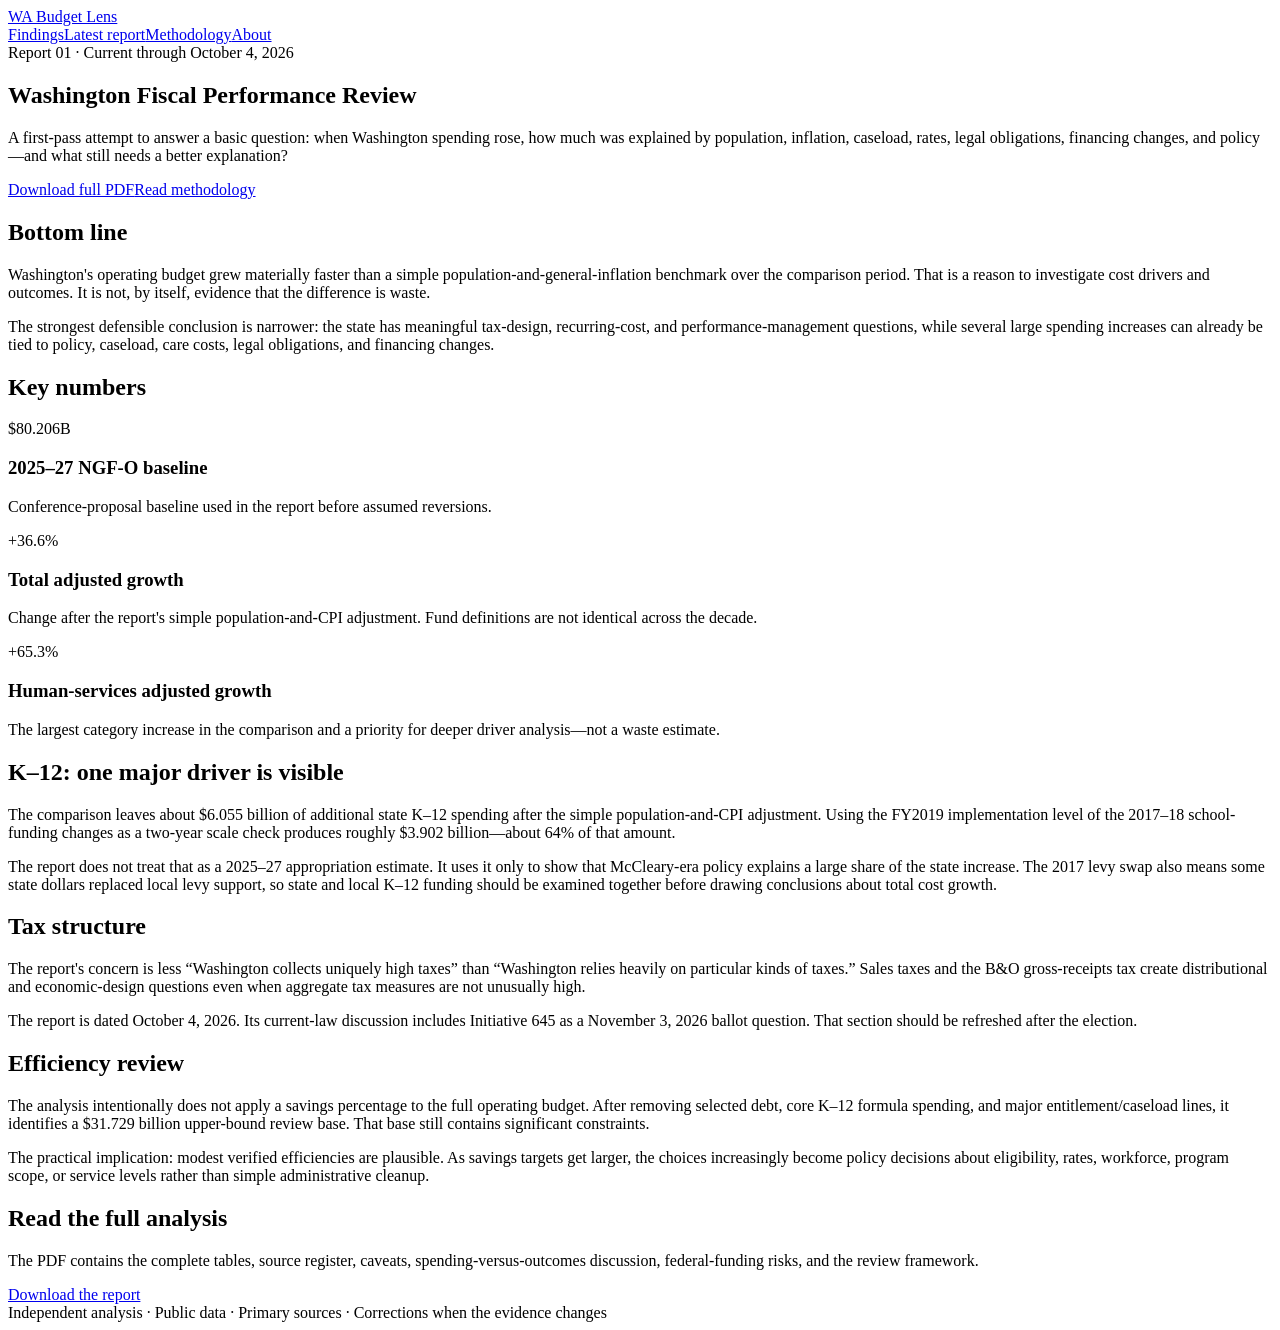
==== index.html @ 171e2413 "Add files via upload" ====
<!doctype html>
<html lang="en">
<head>
  <meta charset="utf-8"><meta name="viewport" content="width=device-width,initial-scale=1">
  <title>Washington Fiscal Performance Review · WA Budget Lens</title>
  <meta name="description" content="Independent review of Washington state budget growth, taxes, K-12 financing, program performance, and fiscal risk.">
  <link rel="stylesheet" href="../../assets/style.css">
</head>
<body>
<header class="site-header"><div class="wrap nav"><a class="brand" href="../../">WA Budget Lens</a><nav class="nav-links"><a href="../../#findings">Findings</a><a href="./">Latest report</a><a href="../../methodology.html">Methodology</a><a href="../../about.html">About</a></nav></div></header>
<main>
<section class="hero"><div class="wrap"><div class="kicker">Report 01 · Current through October 4, 2026</div><h1>Washington Fiscal Performance Review</h1><p class="lede">A first-pass attempt to answer a basic question: when Washington spending rose, how much was explained by population, inflation, caseload, rates, legal obligations, financing changes, and policy—and what still needs a better explanation?</p><div class="actions"><a class="button primary" href="Washington_Fiscal_Performance_Review_Public_Edition.pdf">Download full PDF</a><a class="button secondary" href="../../methodology.html">Read methodology</a></div></div></section>
<section><div class="wrap"><h2>Bottom line</h2><p>Washington's operating budget grew materially faster than a simple population-and-general-inflation benchmark over the comparison period. That is a reason to investigate cost drivers and outcomes. It is not, by itself, evidence that the difference is waste.</p><p>The strongest defensible conclusion is narrower: the state has meaningful tax-design, recurring-cost, and performance-management questions, while several large spending increases can already be tied to policy, caseload, care costs, legal obligations, and financing changes.</p></div></section>
<section><div class="wrap"><h2>Key numbers</h2><div class="grid"><div class="card"><div class="metric">$80.206B</div><h3>2025–27 NGF-O baseline</h3><p>Conference-proposal baseline used in the report before assumed reversions.</p></div><div class="card"><div class="metric">+36.6%</div><h3>Total adjusted growth</h3><p>Change after the report's simple population-and-CPI adjustment. Fund definitions are not identical across the decade.</p></div><div class="card"><div class="metric">+65.3%</div><h3>Human-services adjusted growth</h3><p>The largest category increase in the comparison and a priority for deeper driver analysis—not a waste estimate.</p></div></div></div></section>
<section><div class="wrap"><h2>K–12: one major driver is visible</h2><p>The comparison leaves about $6.055 billion of additional state K–12 spending after the simple population-and-CPI adjustment. Using the FY2019 implementation level of the 2017–18 school-funding changes as a two-year scale check produces roughly $3.902 billion—about 64% of that amount.</p><p>The report does not treat that as a 2025–27 appropriation estimate. It uses it only to show that McCleary-era policy explains a large share of the state increase. The 2017 levy swap also means some state dollars replaced local levy support, so state and local K–12 funding should be examined together before drawing conclusions about total cost growth.</p></div></section>
<section><div class="wrap"><h2>Tax structure</h2><p>The report's concern is less “Washington collects uniquely high taxes” than “Washington relies heavily on particular kinds of taxes.” Sales taxes and the B&O gross-receipts tax create distributional and economic-design questions even when aggregate tax measures are not unusually high.</p><div class="note">The report is dated October 4, 2026. Its current-law discussion includes Initiative 645 as a November 3, 2026 ballot question. That section should be refreshed after the election.</div></div></section>
<section><div class="wrap"><h2>Efficiency review</h2><p>The analysis intentionally does not apply a savings percentage to the full operating budget. After removing selected debt, core K–12 formula spending, and major entitlement/caseload lines, it identifies a $31.729 billion upper-bound review base. That base still contains significant constraints.</p><p>The practical implication: modest verified efficiencies are plausible. As savings targets get larger, the choices increasingly become policy decisions about eligibility, rates, workforce, program scope, or service levels rather than simple administrative cleanup.</p></div></section>
<section><div class="wrap"><h2>Read the full analysis</h2><p>The PDF contains the complete tables, source register, caveats, spending-versus-outcomes discussion, federal-funding risks, and the review framework.</p><a class="button primary" href="Washington_Fiscal_Performance_Review_Public_Edition.pdf">Download the report</a></div></section>
</main>
<footer class="footer"><div class="wrap">Independent analysis · Public data · Primary sources · Corrections when the evidence changes</div></footer>
</body></html>
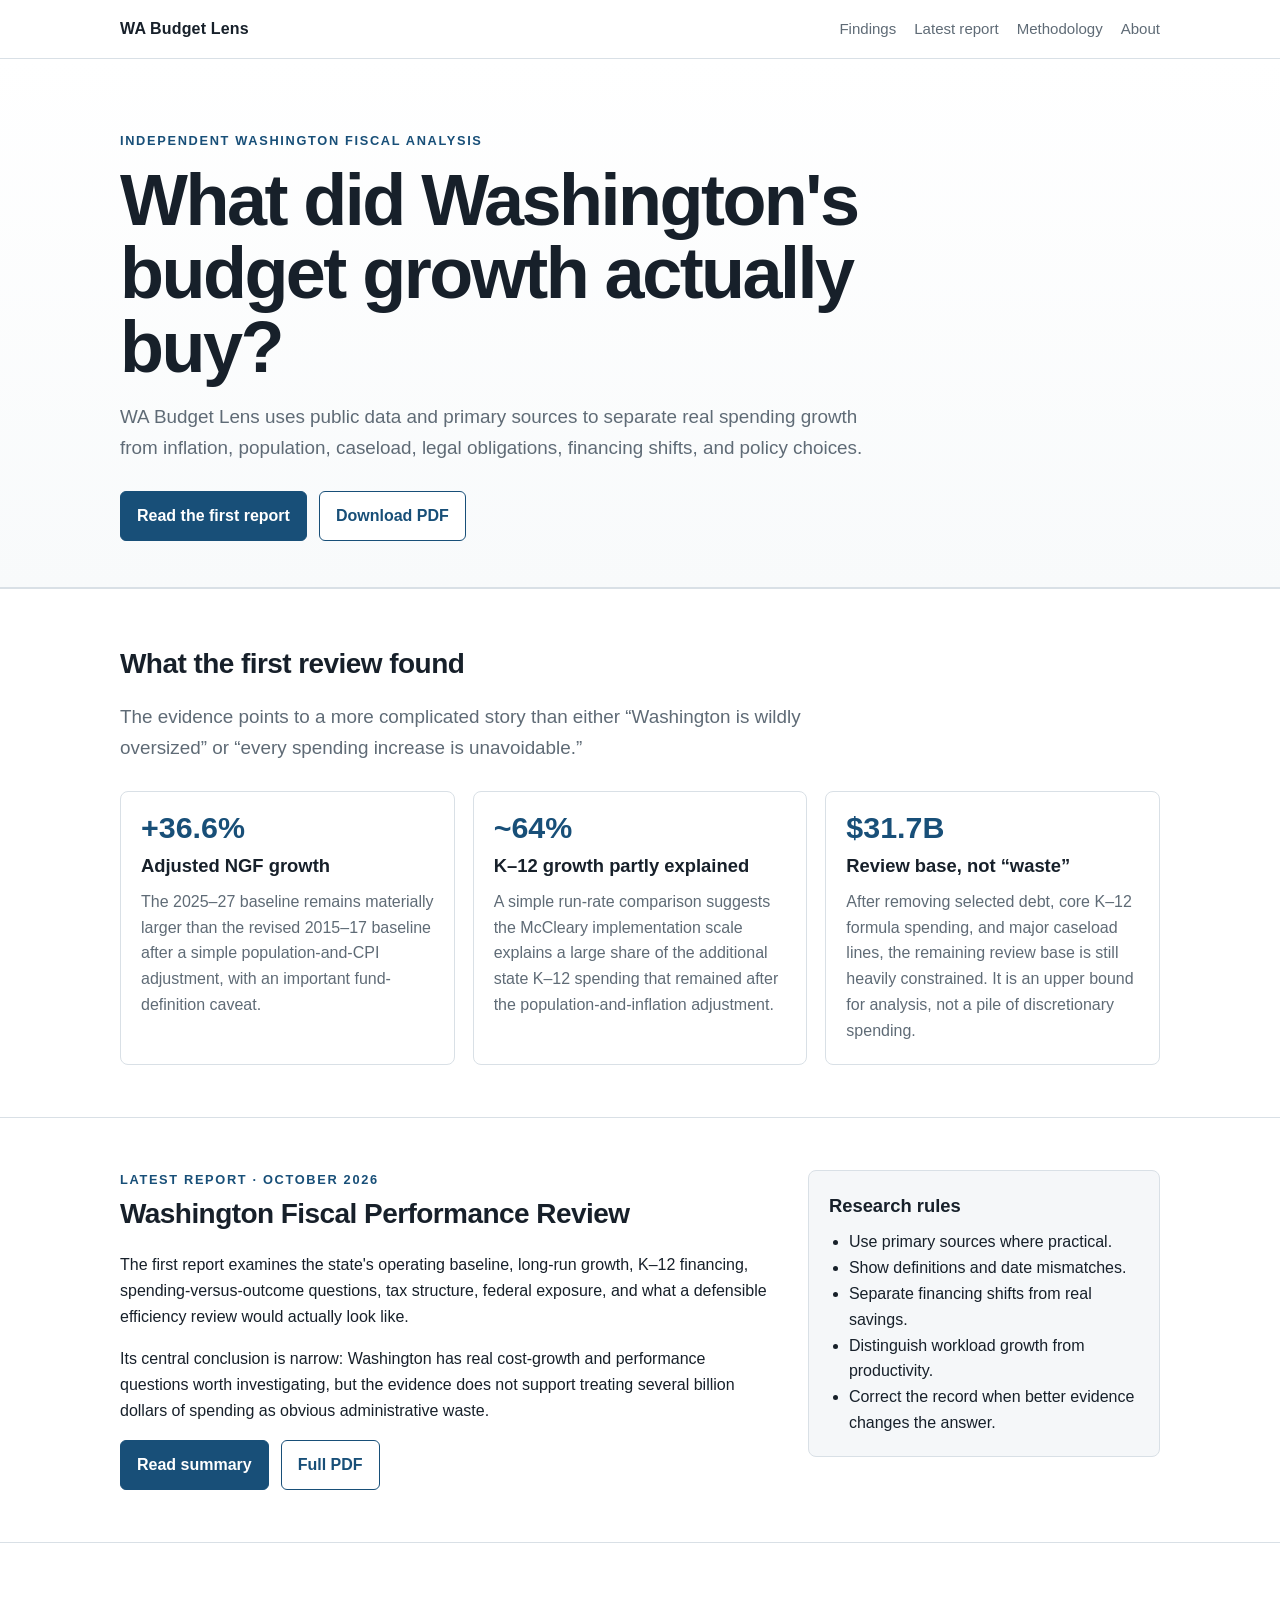
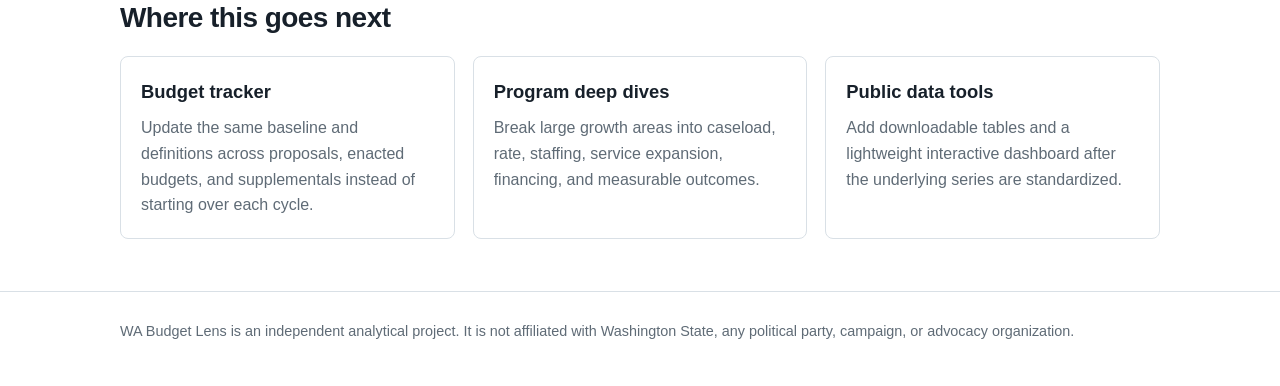
==== commit 5dc5846b: "Add files via upload" ====
--- a/index.html
+++ b/index.html
@@ -1,21 +1,99 @@
 <!doctype html>
 <html lang="en">
 <head>
-  <meta charset="utf-8"><meta name="viewport" content="width=device-width,initial-scale=1">
-  <title>Washington Fiscal Performance Review · WA Budget Lens</title>
-  <meta name="description" content="Independent review of Washington state budget growth, taxes, K-12 financing, program performance, and fiscal risk.">
-  <link rel="stylesheet" href="../../assets/style.css">
+  <meta charset="utf-8">
+  <meta name="viewport" content="width=device-width,initial-scale=1">
+  <title>WA Budget Lens</title>
+  <meta name="description" content="Independent analysis of Washington state spending, taxes, and government performance using public data and primary sources.">
+  <link rel="stylesheet" href="style.css">
 </head>
 <body>
-<header class="site-header"><div class="wrap nav"><a class="brand" href="../../">WA Budget Lens</a><nav class="nav-links"><a href="../../#findings">Findings</a><a href="./">Latest report</a><a href="../../methodology.html">Methodology</a><a href="../../about.html">About</a></nav></div></header>
+<header class="site-header">
+  <div class="wrap nav">
+    <a class="brand" href="./">WA Budget Lens</a>
+    <nav class="nav-links" aria-label="Primary">
+      <a href="#findings">Findings</a>
+      <a href="report.html">Latest report</a>
+      <a href="methodology.html">Methodology</a>
+      <a href="about.html">About</a>
+    </nav>
+  </div>
+</header>
 <main>
-<section class="hero"><div class="wrap"><div class="kicker">Report 01 · Current through October 4, 2026</div><h1>Washington Fiscal Performance Review</h1><p class="lede">A first-pass attempt to answer a basic question: when Washington spending rose, how much was explained by population, inflation, caseload, rates, legal obligations, financing changes, and policy—and what still needs a better explanation?</p><div class="actions"><a class="button primary" href="Washington_Fiscal_Performance_Review_Public_Edition.pdf">Download full PDF</a><a class="button secondary" href="../../methodology.html">Read methodology</a></div></div></section>
-<section><div class="wrap"><h2>Bottom line</h2><p>Washington's operating budget grew materially faster than a simple population-and-general-inflation benchmark over the comparison period. That is a reason to investigate cost drivers and outcomes. It is not, by itself, evidence that the difference is waste.</p><p>The strongest defensible conclusion is narrower: the state has meaningful tax-design, recurring-cost, and performance-management questions, while several large spending increases can already be tied to policy, caseload, care costs, legal obligations, and financing changes.</p></div></section>
-<section><div class="wrap"><h2>Key numbers</h2><div class="grid"><div class="card"><div class="metric">$80.206B</div><h3>2025–27 NGF-O baseline</h3><p>Conference-proposal baseline used in the report before assumed reversions.</p></div><div class="card"><div class="metric">+36.6%</div><h3>Total adjusted growth</h3><p>Change after the report's simple population-and-CPI adjustment. Fund definitions are not identical across the decade.</p></div><div class="card"><div class="metric">+65.3%</div><h3>Human-services adjusted growth</h3><p>The largest category increase in the comparison and a priority for deeper driver analysis—not a waste estimate.</p></div></div></div></section>
-<section><div class="wrap"><h2>K–12: one major driver is visible</h2><p>The comparison leaves about $6.055 billion of additional state K–12 spending after the simple population-and-CPI adjustment. Using the FY2019 implementation level of the 2017–18 school-funding changes as a two-year scale check produces roughly $3.902 billion—about 64% of that amount.</p><p>The report does not treat that as a 2025–27 appropriation estimate. It uses it only to show that McCleary-era policy explains a large share of the state increase. The 2017 levy swap also means some state dollars replaced local levy support, so state and local K–12 funding should be examined together before drawing conclusions about total cost growth.</p></div></section>
-<section><div class="wrap"><h2>Tax structure</h2><p>The report's concern is less “Washington collects uniquely high taxes” than “Washington relies heavily on particular kinds of taxes.” Sales taxes and the B&O gross-receipts tax create distributional and economic-design questions even when aggregate tax measures are not unusually high.</p><div class="note">The report is dated October 4, 2026. Its current-law discussion includes Initiative 645 as a November 3, 2026 ballot question. That section should be refreshed after the election.</div></div></section>
-<section><div class="wrap"><h2>Efficiency review</h2><p>The analysis intentionally does not apply a savings percentage to the full operating budget. After removing selected debt, core K–12 formula spending, and major entitlement/caseload lines, it identifies a $31.729 billion upper-bound review base. That base still contains significant constraints.</p><p>The practical implication: modest verified efficiencies are plausible. As savings targets get larger, the choices increasingly become policy decisions about eligibility, rates, workforce, program scope, or service levels rather than simple administrative cleanup.</p></div></section>
-<section><div class="wrap"><h2>Read the full analysis</h2><p>The PDF contains the complete tables, source register, caveats, spending-versus-outcomes discussion, federal-funding risks, and the review framework.</p><a class="button primary" href="Washington_Fiscal_Performance_Review_Public_Edition.pdf">Download the report</a></div></section>
+  <section class="hero">
+    <div class="wrap">
+      <div class="kicker">Independent Washington fiscal analysis</div>
+      <h1>What did Washington's budget growth actually buy?</h1>
+      <p class="lede">WA Budget Lens uses public data and primary sources to separate real spending growth from inflation, population, caseload, legal obligations, financing shifts, and policy choices.</p>
+      <div class="actions">
+        <a class="button primary" href="report.html">Read the first report</a>
+        <a class="button secondary" href="Washington_Fiscal_Performance_Review_Public_Edition.pdf">Download PDF</a>
+      </div>
+    </div>
+  </section>
+
+  <section id="findings">
+    <div class="wrap">
+      <h2>What the first review found</h2>
+      <p class="lede">The evidence points to a more complicated story than either “Washington is wildly oversized” or “every spending increase is unavoidable.”</p>
+      <div class="grid">
+        <div class="card">
+          <div class="metric">+36.6%</div>
+          <h3>Adjusted NGF growth</h3>
+          <p>The 2025–27 baseline remains materially larger than the revised 2015–17 baseline after a simple population-and-CPI adjustment, with an important fund-definition caveat.</p>
+        </div>
+        <div class="card">
+          <div class="metric">~64%</div>
+          <h3>K–12 growth partly explained</h3>
+          <p>A simple run-rate comparison suggests the McCleary implementation scale explains a large share of the additional state K–12 spending that remained after the population-and-inflation adjustment.</p>
+        </div>
+        <div class="card">
+          <div class="metric">$31.7B</div>
+          <h3>Review base, not “waste”</h3>
+          <p>After removing selected debt, core K–12 formula spending, and major caseload lines, the remaining review base is still heavily constrained. It is an upper bound for analysis, not a pile of discretionary spending.</p>
+        </div>
+      </div>
+    </div>
+  </section>
+
+  <section>
+    <div class="wrap report">
+      <div>
+        <div class="kicker">Latest report · October 2026</div>
+        <h2>Washington Fiscal Performance Review</h2>
+        <p>The first report examines the state's operating baseline, long-run growth, K–12 financing, spending-versus-outcome questions, tax structure, federal exposure, and what a defensible efficiency review would actually look like.</p>
+        <p>Its central conclusion is narrow: Washington has real cost-growth and performance questions worth investigating, but the evidence does not support treating several billion dollars of spending as obvious administrative waste.</p>
+        <div class="actions">
+          <a class="button primary" href="report.html">Read summary</a>
+          <a class="button secondary" href="Washington_Fiscal_Performance_Review_Public_Edition.pdf">Full PDF</a>
+        </div>
+      </div>
+      <aside class="aside">
+        <h3>Research rules</h3>
+        <ul>
+          <li>Use primary sources where practical.</li>
+          <li>Show definitions and date mismatches.</li>
+          <li>Separate financing shifts from real savings.</li>
+          <li>Distinguish workload growth from productivity.</li>
+          <li>Correct the record when better evidence changes the answer.</li>
+        </ul>
+      </aside>
+    </div>
+  </section>
+
+  <section>
+    <div class="wrap">
+      <h2>Where this goes next</h2>
+      <div class="grid">
+        <div class="card"><h3>Budget tracker</h3><p>Update the same baseline and definitions across proposals, enacted budgets, and supplementals instead of starting over each cycle.</p></div>
+        <div class="card"><h3>Program deep dives</h3><p>Break large growth areas into caseload, rate, staffing, service expansion, financing, and measurable outcomes.</p></div>
+        <div class="card"><h3>Public data tools</h3><p>Add downloadable tables and a lightweight interactive dashboard after the underlying series are standardized.</p></div>
+      </div>
+    </div>
+  </section>
 </main>
-<footer class="footer"><div class="wrap">Independent analysis · Public data · Primary sources · Corrections when the evidence changes</div></footer>
-</body></html>
+<footer class="footer">
+  <div class="wrap">WA Budget Lens is an independent analytical project. It is not affiliated with Washington State, any political party, campaign, or advocacy organization.</div>
+</footer>
+</body>
+</html>
--- a/style.css
+++ b/style.css
@@ -0,0 +1,62 @@
+:root {
+  --ink: #17202a;
+  --muted: #5f6b76;
+  --line: #d9e0e6;
+  --paper: #ffffff;
+  --wash: #f5f7f9;
+  --accent: #184f78;
+  --accent-soft: #e9f1f7;
+  --max: 1040px;
+}
+* { box-sizing: border-box; }
+html { scroll-behavior: smooth; }
+body {
+  margin: 0;
+  font-family: Arial, Helvetica, sans-serif;
+  color: var(--ink);
+  background: var(--paper);
+  line-height: 1.62;
+}
+a { color: var(--accent); text-decoration-thickness: 1px; text-underline-offset: 3px; }
+a:hover { text-decoration-thickness: 2px; }
+.wrap { width: min(var(--max), calc(100% - 36px)); margin: 0 auto; }
+.site-header { border-bottom: 1px solid var(--line); background: rgba(255,255,255,.96); }
+.nav { display: flex; align-items: center; justify-content: space-between; gap: 20px; padding: 16px 0; }
+.brand { font-weight: 800; letter-spacing: .01em; text-decoration: none; color: var(--ink); }
+.nav-links { display: flex; gap: 18px; flex-wrap: wrap; font-size: .94rem; }
+.nav-links a { color: var(--muted); text-decoration: none; }
+.nav-links a:hover { color: var(--ink); }
+.hero { padding: 72px 0 46px; border-bottom: 1px solid var(--line); background: linear-gradient(180deg,#fff 0%,#f8fafb 100%); }
+.kicker { font-size: .8rem; font-weight: 700; letter-spacing: .13em; text-transform: uppercase; color: var(--accent); }
+h1 { font-size: clamp(2.2rem, 6vw, 4.5rem); line-height: 1.02; letter-spacing: -.035em; margin: 12px 0 18px; max-width: 830px; }
+.lede { max-width: 760px; font-size: 1.18rem; color: var(--muted); margin: 0 0 28px; }
+.actions { display: flex; gap: 12px; flex-wrap: wrap; }
+.button { display: inline-block; padding: 11px 16px; border: 1px solid var(--accent); border-radius: 6px; text-decoration: none; font-weight: 700; }
+.button.primary { background: var(--accent); color: white; }
+.button.secondary { background: white; color: var(--accent); }
+section { padding: 52px 0; }
+section + section { border-top: 1px solid var(--line); }
+h2 { font-size: 1.75rem; margin: 0 0 16px; letter-spacing: -.02em; }
+h3 { font-size: 1.15rem; margin: 0 0 8px; }
+p { margin: 0 0 16px; }
+.grid { display: grid; grid-template-columns: repeat(3,1fr); gap: 18px; }
+.card { border: 1px solid var(--line); border-radius: 8px; padding: 20px; background: white; }
+.card p { color: var(--muted); margin-bottom: 0; }
+.metric { font-size: 1.9rem; font-weight: 800; line-height: 1; color: var(--accent); margin-bottom: 8px; }
+.report { display: grid; grid-template-columns: 1.3fr .7fr; gap: 34px; align-items: start; }
+.aside { background: var(--wash); border: 1px solid var(--line); border-radius: 8px; padding: 20px; }
+.aside ul { margin: 0; padding-left: 20px; }
+.note { border-left: 4px solid var(--accent); background: var(--accent-soft); padding: 14px 16px; margin: 20px 0; }
+.footer { border-top: 1px solid var(--line); padding: 28px 0 42px; color: var(--muted); font-size: .9rem; }
+.small { font-size: .9rem; color: var(--muted); }
+.list-clean { padding-left: 18px; }
+.list-clean li { margin-bottom: 9px; }
+.table-wrap { overflow-x: auto; }
+table { width: 100%; border-collapse: collapse; font-size: .95rem; }
+th, td { padding: 11px 10px; text-align: left; border-bottom: 1px solid var(--line); vertical-align: top; }
+th { background: var(--wash); }
+@media (max-width: 760px) {
+  .nav { align-items: flex-start; flex-direction: column; }
+  .grid, .report { grid-template-columns: 1fr; }
+  .hero { padding-top: 46px; }
+}
